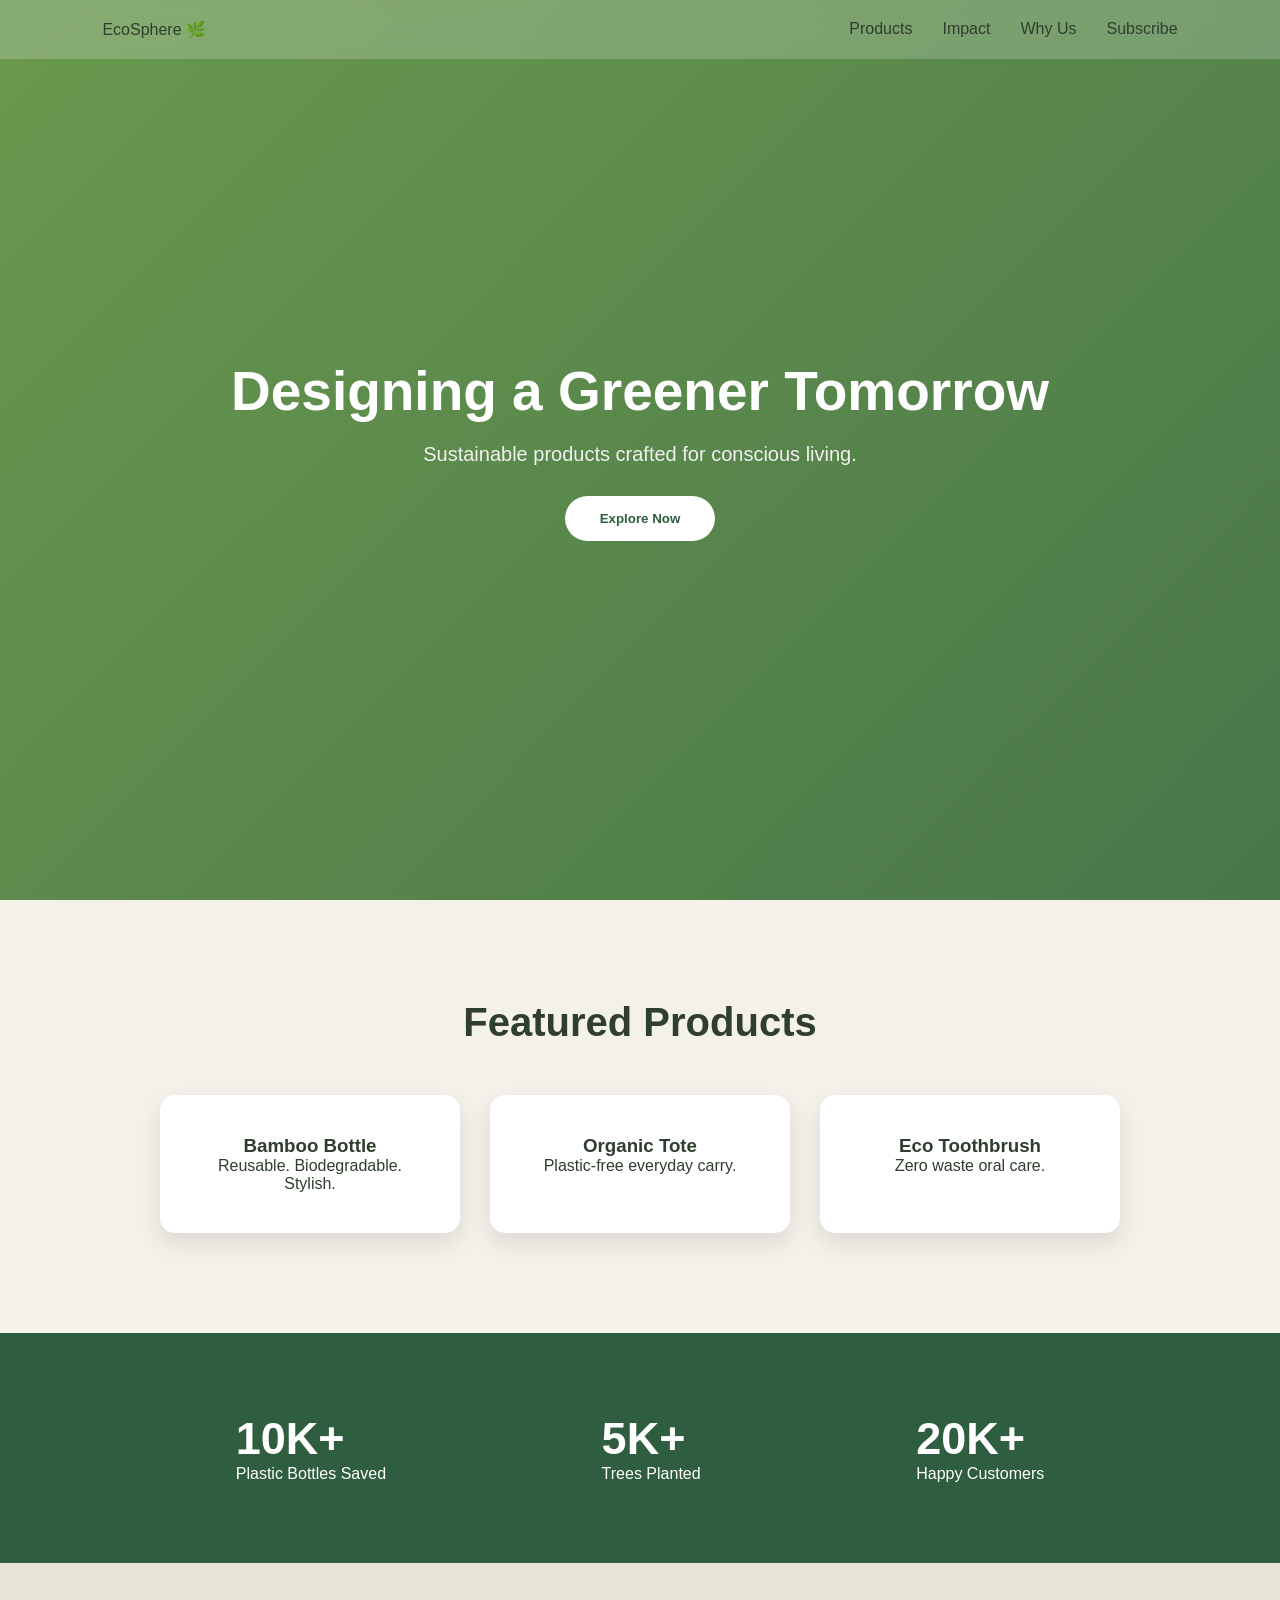
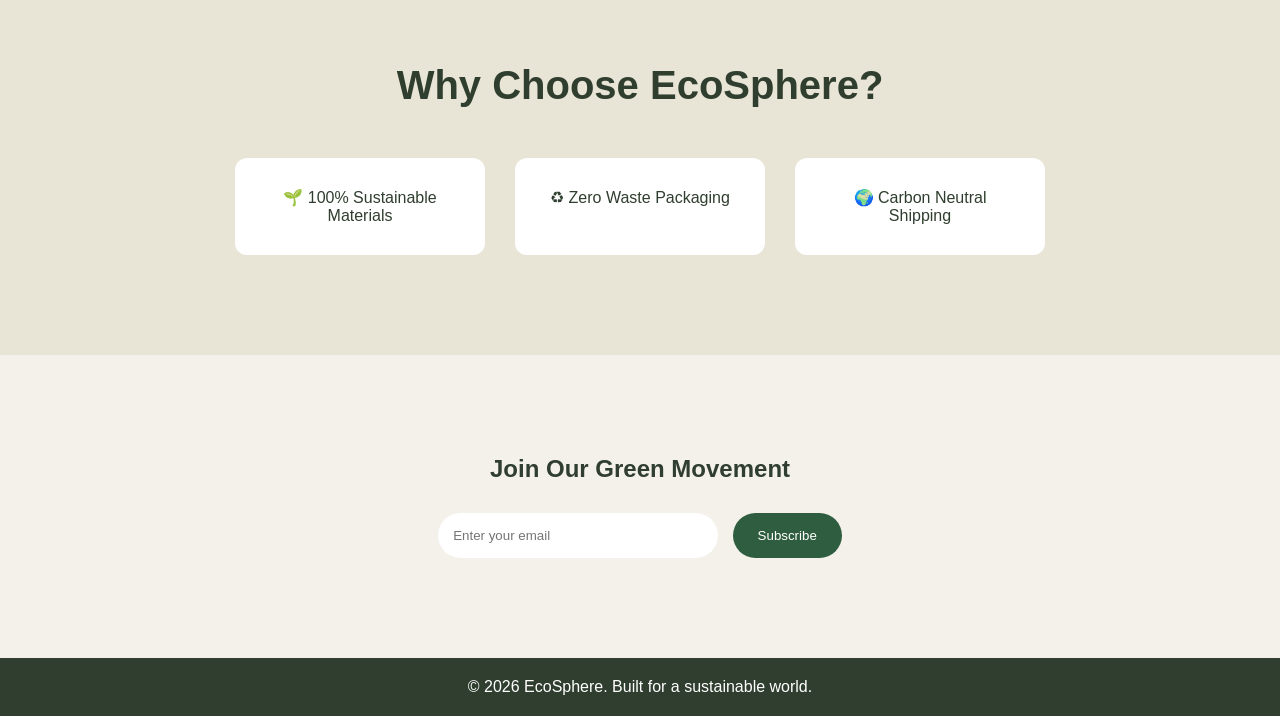
==== Task2/index.html @ fe06276e "Added Task2" ====
<!DOCTYPE html>
<html lang="en">
<head>
    <meta charset="UTF-8">
    <title>EcoSphere - Sustainable Future</title>
    <meta name="viewport" content="width=device-width, initial-scale=1.0">
    <link rel="stylesheet" href="style.css">
</head>
<body>

<!-- Scroll Progress Bar -->
<div class="progress-bar"></div>

<!-- Navbar -->
<nav class="navbar">
    <div class="logo">EcoSphere 🌿</div>
    <ul>
        <li><a href="#products">Products</a></li>
        <li><a href="#impact">Impact</a></li>
        <li><a href="#why">Why Us</a></li>
        <li><a href="#newsletter">Subscribe</a></li>
    </ul>
</nav>

<!-- Hero Section -->
<section class="hero">
    <div class="hero-content">
        <h1>Designing a Greener Tomorrow</h1>
        <p>Sustainable products crafted for conscious living.</p>
        <button class="cta-btn">Explore Now</button>
    </div>
</section>

<!-- Products -->
<section id="products" class="section">
    <h2>Featured Products</h2>
    <div class="cards">
        <div class="card">
            <h3>Bamboo Bottle</h3>
            <p>Reusable. Biodegradable. Stylish.</p>
        </div>
        <div class="card">
            <h3>Organic Tote</h3>
            <p>Plastic-free everyday carry.</p>
        </div>
        <div class="card">
            <h3>Eco Toothbrush</h3>
            <p>Zero waste oral care.</p>
        </div>
    </div>
</section>

<!-- Impact Stats -->
<section id="impact" class="impact">
    <div class="stat">
        <h3>10K+</h3>
        <p>Plastic Bottles Saved</p>
    </div>
    <div class="stat">
        <h3>5K+</h3>
        <p>Trees Planted</p>
    </div>
    <div class="stat">
        <h3>20K+</h3>
        <p>Happy Customers</p>
    </div>
</section>

<!-- Why Choose Us -->
<section id="why" class="section alt">
    <h2>Why Choose EcoSphere?</h2>
    <div class="why-grid">
        <div class="why-box">🌱 100% Sustainable Materials</div>
        <div class="why-box">♻ Zero Waste Packaging</div>
        <div class="why-box">🌍 Carbon Neutral Shipping</div>
    </div>
</section>

<!-- Newsletter -->
<section id="newsletter" class="newsletter">
    <h2>Join Our Green Movement</h2>
    <div class="form">
        <input type="email" placeholder="Enter your email">
        <button>Subscribe</button>
    </div>
</section>

<footer>
    © 2026 EcoSphere. Built for a sustainable world.
</footer>

<script>
    // Scroll Progress
    window.onscroll = function () {
        let winScroll = document.body.scrollTop || document.documentElement.scrollTop;
        let height = document.documentElement.scrollHeight - document.documentElement.clientHeight;
        let scrolled = (winScroll / height) * 100;
        document.querySelector(".progress-bar").style.width = scrolled + "%";
    };
</script>

</body>
</html>
---- Task2/style.css ----
* {
    margin: 0;
    padding: 0;
    box-sizing: border-box;
    font-family: 'Poppins', sans-serif;
}

body {
    background: #f4f1ea;
    color: #2f3e2e;
    scroll-behavior: smooth;
}

/* Scroll Bar */
.progress-bar {
    position: fixed;
    top: 0;
    left: 0;
    height: 4px;
    background: linear-gradient(to right, #2f5d3f, #88b04b);
    width: 0%;
    z-index: 9999;
}

/* Navbar */
.navbar {
    position: fixed;
    width: 100%;
    display: flex;
    justify-content: space-between;
    padding: 20px 8%;
    backdrop-filter: blur(10px);
    background: rgba(255,255,255,0.2);
    z-index: 1000;
}

.navbar ul {
    display: flex;
    list-style: none;
    gap: 30px;
}

.navbar a {
    text-decoration: none;
    color: #2f3e2e;
    font-weight: 500;
    transition: 0.3s;
}

.navbar a:hover {
    color: #2f5d3f;
}

/* Hero */
.hero {
    height: 100vh;
    background: linear-gradient(-45deg, #2f5d3f, #88b04b, #3e6b48, #6a994e);
    background-size: 400% 400%;
    animation: gradient 12s ease infinite;
    display: flex;
    justify-content: center;
    align-items: center;
    text-align: center;
    padding: 0 20px;
    position: relative;
    overflow: hidden;
}

@keyframes gradient {
    0% {background-position: 0% 50%;}
    50% {background-position: 100% 50%;}
    100% {background-position: 0% 50%;}
}

.hero-content h1 {
    font-size: 55px;
    color: white;
    margin-bottom: 20px;
}

.hero-content p {
    color: #f1f1f1;
    margin-bottom: 30px;
    font-size: 20px;
}

.cta-btn {
    padding: 15px 35px;
    border: none;
    background: white;
    color: #2f5d3f;
    font-weight: bold;
    border-radius: 30px;
    cursor: pointer;
    transition: 0.3s;
}

.cta-btn:hover {
    transform: scale(1.1);
}

/* Sections */
.section {
    padding: 100px 10%;
    text-align: center;
}

.section h2 {
    margin-bottom: 50px;
    font-size: 40px;
}

/* Cards */
.cards {
    display: flex;
    gap: 30px;
    justify-content: center;
    flex-wrap: wrap;
}

.card {
    background: white;
    padding: 40px;
    width: 300px;
    border-radius: 15px;
    transition: 0.4s;
    box-shadow: 0 10px 25px rgba(0,0,0,0.1);
}

.card:hover {
    transform: translateY(-15px) scale(1.05);
}

/* Impact */
.impact {
    background: #2f5d3f;
    color: white;
    display: flex;
    justify-content: space-around;
    padding: 80px 10%;
    flex-wrap: wrap;
}

.stat h3 {
    font-size: 45px;
}

/* Why Us */
.alt {
    background: #e9e5d6;
}

.why-grid {
    display: flex;
    gap: 30px;
    justify-content: center;
    flex-wrap: wrap;
}

.why-box {
    background: white;
    padding: 30px;
    border-radius: 12px;
    width: 250px;
    transition: 0.4s;
}

.why-box:hover {
    transform: rotate(-3deg) scale(1.05);
}

/* Newsletter */
.newsletter {
    padding: 100px 10%;
    text-align: center;
}

.form {
    margin-top: 30px;
}

.form input {
    padding: 15px;
    width: 280px;
    border-radius: 25px;
    border: none;
    outline: none;
    margin-right: 10px;
}

.form button {
    padding: 15px 25px;
    border-radius: 25px;
    border: none;
    background: #2f5d3f;
    color: white;
    cursor: pointer;
    transition: 0.3s;
}

.form button:hover {
    background: #3e6b48;
}

footer {
    background: #2f3e2e;
    color: white;
    text-align: center;
    padding: 20px;
}
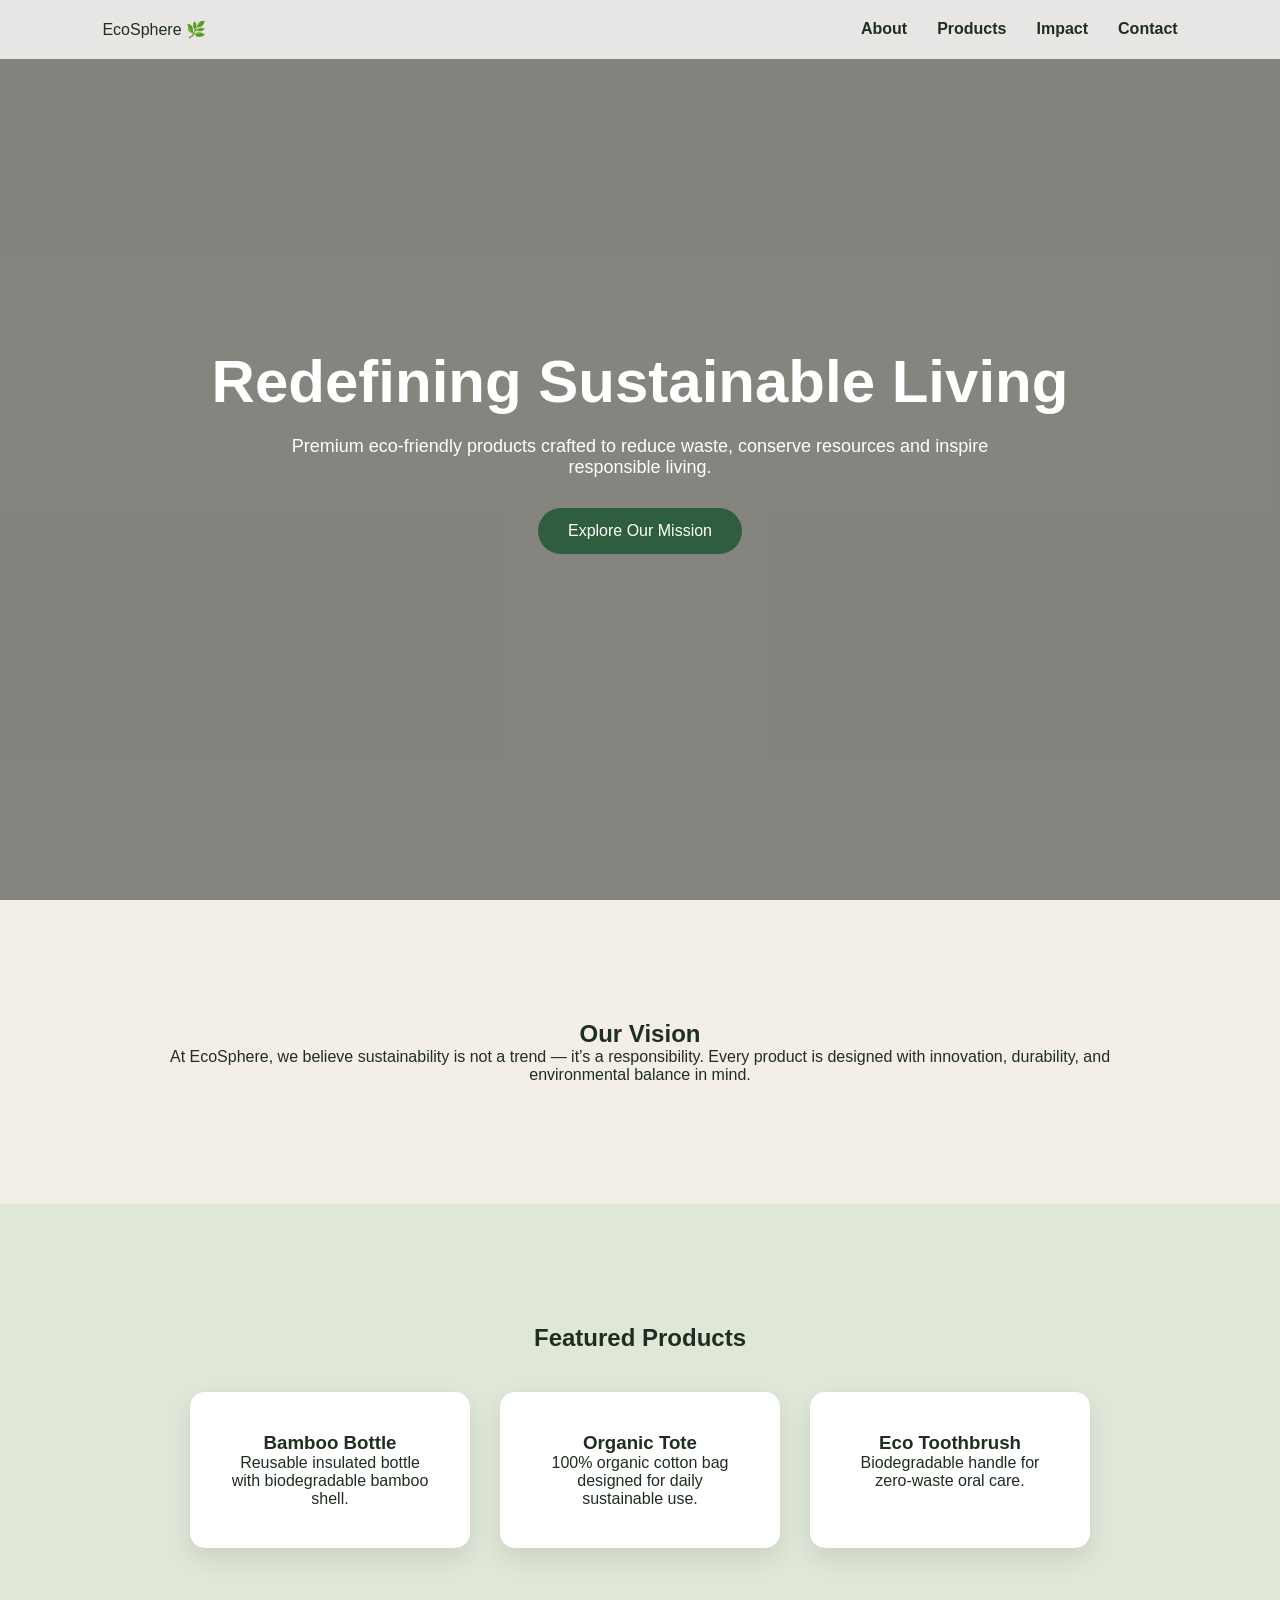
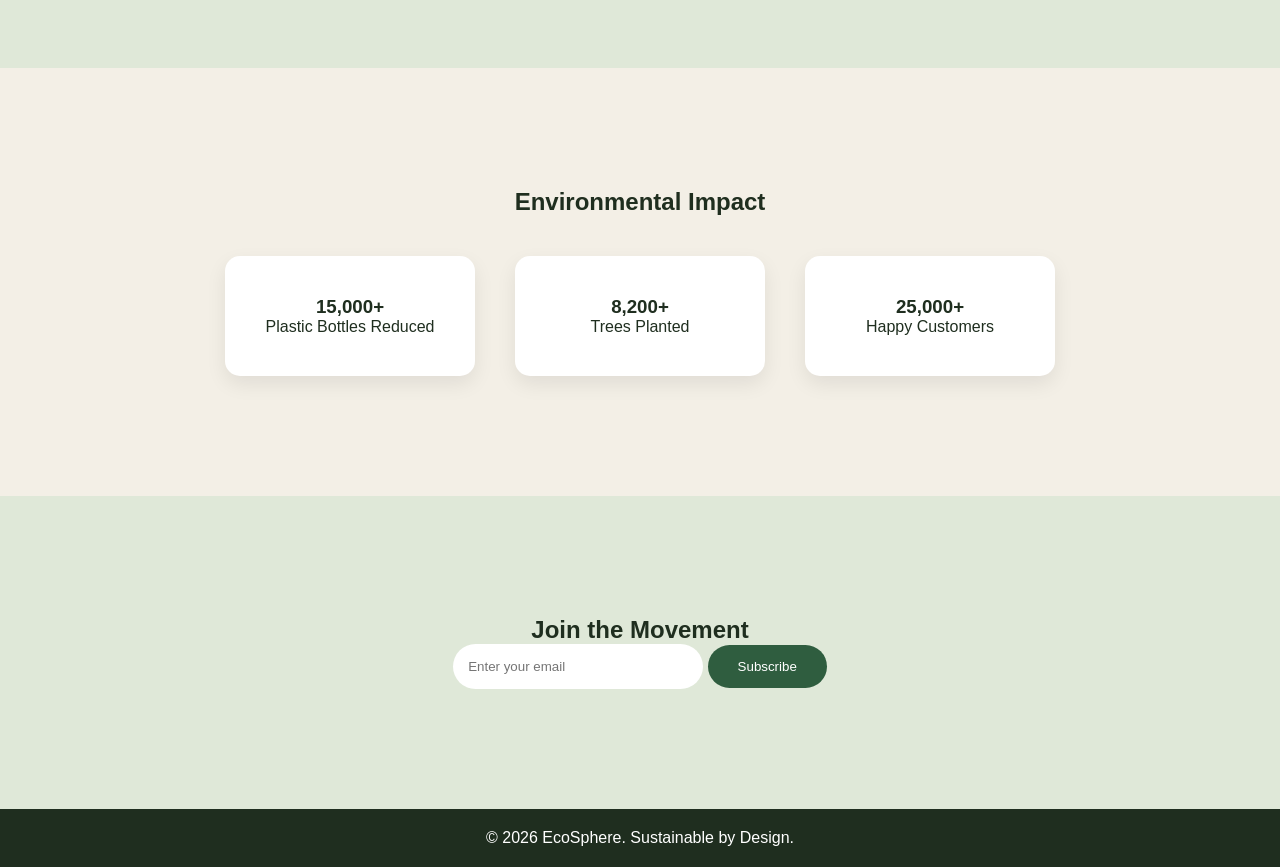
==== commit 90507ca6: "changed again, also task2 done" ====
--- a/Task2/index.html
+++ b/Task2/index.html
@@ -1,102 +1,131 @@
 <!DOCTYPE html>
 <html lang="en">
 <head>
-    <meta charset="UTF-8">
-    <title>EcoSphere - Sustainable Future</title>
-    <meta name="viewport" content="width=device-width, initial-scale=1.0">
-    <link rel="stylesheet" href="style.css">
+<meta charset="UTF-8">
+<meta name="viewport" content="width=device-width, initial-scale=1.0">
+<title>EcoSphere</title>
+<link rel="stylesheet" href="style.css">
 </head>
 <body>
 
-<!-- Scroll Progress Bar -->
-<div class="progress-bar"></div>
-
-<!-- Navbar -->
 <nav class="navbar">
     <div class="logo">EcoSphere 🌿</div>
     <ul>
+        <li><a href="#about">About</a></li>
         <li><a href="#products">Products</a></li>
         <li><a href="#impact">Impact</a></li>
-        <li><a href="#why">Why Us</a></li>
-        <li><a href="#newsletter">Subscribe</a></li>
+        <li><a href="#contact">Contact</a></li>
     </ul>
 </nav>
 
-<!-- Hero Section -->
-<section class="hero">
-    <div class="hero-content">
-        <h1>Designing a Greener Tomorrow</h1>
-        <p>Sustainable products crafted for conscious living.</p>
-        <button class="cta-btn">Explore Now</button>
+<section class="hero" id="hero">
+    <div class="hero-bg" id="heroBg"></div>
+    <div class="hero-content" id="heroContent">
+        <h1>Redefining Sustainable Living</h1>
+        <p>
+            Premium eco-friendly products crafted to reduce waste,
+            conserve resources and inspire responsible living.
+        </p>
+        <a href="#about" class="btn">Explore Our Mission</a>
     </div>
 </section>
 
-<!-- Products -->
-<section id="products" class="section">
+<section id="about" class="section reveal">
+    <h2>Our Vision</h2>
+    <p>
+        At EcoSphere, we believe sustainability is not a trend —
+        it’s a responsibility. Every product is designed with
+        innovation, durability, and environmental balance in mind.
+    </p>
+</section>
+
+<section id="products" class="section alt reveal">
     <h2>Featured Products</h2>
     <div class="cards">
         <div class="card">
             <h3>Bamboo Bottle</h3>
-            <p>Reusable. Biodegradable. Stylish.</p>
+            <p>Reusable insulated bottle with biodegradable bamboo shell.</p>
         </div>
         <div class="card">
             <h3>Organic Tote</h3>
-            <p>Plastic-free everyday carry.</p>
+            <p>100% organic cotton bag designed for daily sustainable use.</p>
         </div>
         <div class="card">
             <h3>Eco Toothbrush</h3>
-            <p>Zero waste oral care.</p>
+            <p>Biodegradable handle for zero-waste oral care.</p>
         </div>
     </div>
 </section>
 
-<!-- Impact Stats -->
-<section id="impact" class="impact">
-    <div class="stat">
-        <h3>10K+</h3>
-        <p>Plastic Bottles Saved</p>
-    </div>
-    <div class="stat">
-        <h3>5K+</h3>
-        <p>Trees Planted</p>
-    </div>
-    <div class="stat">
-        <h3>20K+</h3>
-        <p>Happy Customers</p>
+<section id="impact" class="section reveal">
+    <h2>Environmental Impact</h2>
+    <div class="impact-grid">
+        <div class="impact-box">
+            <h3>15,000+</h3>
+            <p>Plastic Bottles Reduced</p>
+        </div>
+        <div class="impact-box">
+            <h3>8,200+</h3>
+            <p>Trees Planted</p>
+        </div>
+        <div class="impact-box">
+            <h3>25,000+</h3>
+            <p>Happy Customers</p>
+        </div>
     </div>
 </section>
 
-<!-- Why Choose Us -->
-<section id="why" class="section alt">
-    <h2>Why Choose EcoSphere?</h2>
-    <div class="why-grid">
-        <div class="why-box">🌱 100% Sustainable Materials</div>
-        <div class="why-box">♻ Zero Waste Packaging</div>
-        <div class="why-box">🌍 Carbon Neutral Shipping</div>
-    </div>
-</section>
-
-<!-- Newsletter -->
-<section id="newsletter" class="newsletter">
-    <h2>Join Our Green Movement</h2>
-    <div class="form">
+<section id="contact" class="section alt reveal">
+    <h2>Join the Movement</h2>
+    <div class="subscribe">
         <input type="email" placeholder="Enter your email">
-        <button>Subscribe</button>
+        <button class="btn">Subscribe</button>
     </div>
 </section>
 
 <footer>
-    © 2026 EcoSphere. Built for a sustainable world.
+    © 2026 EcoSphere. Sustainable by Design.
 </footer>
 
 <script>
-    // Scroll Progress
-    window.onscroll = function () {
-        let winScroll = document.body.scrollTop || document.documentElement.scrollTop;
-        let height = document.documentElement.scrollHeight - document.documentElement.clientHeight;
-        let scrolled = (winScroll / height) * 100;
-        document.querySelector(".progress-bar").style.width = scrolled + "%";
-    };
+
+// Smooth scroll
+document.querySelectorAll('a[href^="#"]').forEach(anchor => {
+    anchor.addEventListener("click", function(e) {
+        e.preventDefault();
+        document.querySelector(this.getAttribute("href"))
+            .scrollIntoView({ behavior: "smooth" });
+    });
+});
+
+// Scroll reveal
+const reveals = document.querySelectorAll(".reveal");
+window.addEventListener("scroll", () => {
+    reveals.forEach((el) => {
+        const top = el.getBoundingClientRect().top;
+        if (top < window.innerHeight - 100) {
+            el.classList.add("active");
+        }
+    });
+});
+
+// HERO animation reset logic
+const heroBg = document.getElementById("heroBg");
+
+window.addEventListener("scroll", () => {
+    if (window.scrollY === 0) {
+        heroBg.classList.remove("zoomed");
+        void heroBg.offsetWidth;
+        heroBg.classList.add("zoomed");
+    } else {
+        heroBg.classList.remove("zoomed");
+    }
+});
+
+window.onload = () => {
+    heroBg.classList.add("zoomed");
+};
+
 </script>
 
 </body>
--- a/Task2/style.css
+++ b/Task2/style.css
@@ -5,115 +5,116 @@
     font-family: 'Poppins', sans-serif;
 }
 
-body {
-    background: #f4f1ea;
-    color: #2f3e2e;
+html {
     scroll-behavior: smooth;
 }
 
-/* Scroll Bar */
-.progress-bar {
-    position: fixed;
-    top: 0;
-    left: 0;
-    height: 4px;
-    background: linear-gradient(to right, #2f5d3f, #88b04b);
-    width: 0%;
-    z-index: 9999;
+body {
+    background: #f3efe6;
+    color: #1f2e1f;
 }
 
-/* Navbar */
+/* NAVBAR */
 .navbar {
     position: fixed;
     width: 100%;
+    padding: 20px 8%;
     display: flex;
     justify-content: space-between;
-    padding: 20px 8%;
+    background: rgba(255,255,255,0.8);
     backdrop-filter: blur(10px);
-    background: rgba(255,255,255,0.2);
     z-index: 1000;
+}
+
+.navbar a {
+    text-decoration: none;
+    color: #1f2e1f;
+    font-weight: 600;
 }
 
 .navbar ul {
     display: flex;
+    gap: 30px;
     list-style: none;
-    gap: 30px;
 }
 
-.navbar a {
-    text-decoration: none;
-    color: #2f3e2e;
-    font-weight: 500;
-    transition: 0.3s;
-}
-
-.navbar a:hover {
-    color: #2f5d3f;
-}
-
-/* Hero */
+/* HERO */
 .hero {
     height: 100vh;
-    background: linear-gradient(-45deg, #2f5d3f, #88b04b, #3e6b48, #6a994e);
-    background-size: 400% 400%;
-    animation: gradient 12s ease infinite;
-    display: flex;
-    justify-content: center;
-    align-items: center;
-    text-align: center;
-    padding: 0 20px;
     position: relative;
     overflow: hidden;
 }
 
-@keyframes gradient {
-    0% {background-position: 0% 50%;}
-    50% {background-position: 100% 50%;}
-    100% {background-position: 0% 50%;}
+.hero-bg {
+    position: absolute;
+    width: 100%;
+    height: 100%;
+    background: url('https://images.unsplash.com/photo-1501004318641-b39e6451bec6') center/cover no-repeat;
+    transform: scale(1.3);
+    transition: transform 2s ease;
+}
+
+.hero-bg.zoomed {
+    transform: scale(1);
+}
+
+.hero-content {
+    position: relative;
+    z-index: 2;
+    height: 100%;
+    display: flex;
+    flex-direction: column;
+    justify-content: center;
+    align-items: center;
+    padding: 0 10%;
+    text-align: center;
+    background: rgba(0,0,0,0.45);
+    color: white;
 }
 
 .hero-content h1 {
-    font-size: 55px;
-    color: white;
+    font-size: 60px;
     margin-bottom: 20px;
 }
 
 .hero-content p {
-    color: #f1f1f1;
+    max-width: 700px;
+    font-size: 18px;
     margin-bottom: 30px;
-    font-size: 20px;
 }
 
-.cta-btn {
-    padding: 15px 35px;
+/* BUTTON */
+.btn {
+    padding: 14px 30px;
+    background: #2f5d3f;
+    color: white;
+    border-radius: 30px;
+    text-decoration: none;
     border: none;
-    background: white;
-    color: #2f5d3f;
-    font-weight: bold;
-    border-radius: 30px;
     cursor: pointer;
     transition: 0.3s;
 }
 
-.cta-btn:hover {
-    transform: scale(1.1);
+.btn:hover {
+    background: #3e7a55;
+    transform: scale(1.05);
 }
 
-/* Sections */
+/* SECTION */
 .section {
-    padding: 100px 10%;
+    padding: 120px 10%;
     text-align: center;
 }
 
-.section h2 {
-    margin-bottom: 50px;
-    font-size: 40px;
+.alt {
+    background: #dfe8d8;
 }
 
-/* Cards */
+/* CARDS */
 .cards {
     display: flex;
     gap: 30px;
+    margin-top: 40px;
     justify-content: center;
     flex-wrap: wrap;
 }
@@ -121,89 +122,60 @@
 .card {
     background: white;
     padding: 40px;
-    width: 300px;
     border-radius: 15px;
+    width: 280px;
+    box-shadow: 0 10px 25px rgba(0,0,0,0.1);
     transition: 0.4s;
-    box-shadow: 0 10px 25px rgba(0,0,0,0.1);
 }
 
 .card:hover {
-    transform: translateY(-15px) scale(1.05);
+    transform: translateY(-10px);
 }
 
-/* Impact */
-.impact {
-    background: #2f5d3f;
-    color: white;
+/* IMPACT */
+.impact-grid {
     display: flex;
-    justify-content: space-around;
-    padding: 80px 10%;
-    flex-wrap: wrap;
-}
-
-.stat h3 {
-    font-size: 45px;
-}
-
-/* Why Us */
-.alt {
-    background: #e9e5d6;
-}
-
-.why-grid {
-    display: flex;
-    gap: 30px;
+    gap: 40px;
+    margin-top: 40px;
     justify-content: center;
     flex-wrap: wrap;
 }
 
-.why-box {
-    background: white;
-    padding: 30px;
-    border-radius: 12px;
+.impact-box {
+    background: #ffffff;
+    padding: 40px;
+    border-radius: 15px;
     width: 250px;
+    box-shadow: 0 8px 20px rgba(0,0,0,0.08);
     transition: 0.4s;
 }
 
-.why-box:hover {
-    transform: rotate(-3deg) scale(1.05);
+.impact-box:hover {
+    transform: scale(1.05);
 }
 
-/* Newsletter */
-.newsletter {
-    padding: 100px 10%;
-    text-align: center;
+/* SUBSCRIBE */
+.subscribe input {
+    padding: 15px;
+    border-radius: 25px;
+    border: none;
+    width: 250px;
 }
 
-.form {
-    margin-top: 30px;
+/* REVEAL */
+.reveal {
+    opacity: 0;
+    transform: translateY(80px);
+    transition: 1s ease;
 }
 
-.form input {
-    padding: 15px;
-    width: 280px;
-    border-radius: 25px;
-    border: none;
-    outline: none;
-    margin-right: 10px;
-}
-
-.form button {
-    padding: 15px 25px;
-    border-radius: 25px;
-    border: none;
-    background: #2f5d3f;
-    color: white;
-    cursor: pointer;
-    transition: 0.3s;
-}
-
-.form button:hover {
-    background: #3e6b48;
+.reveal.active {
+    opacity: 1;
+    transform: translateY(0);
 }
 
 footer {
-    background: #2f3e2e;
+    background: #1f2e1f;
     color: white;
     text-align: center;
     padding: 20px;
